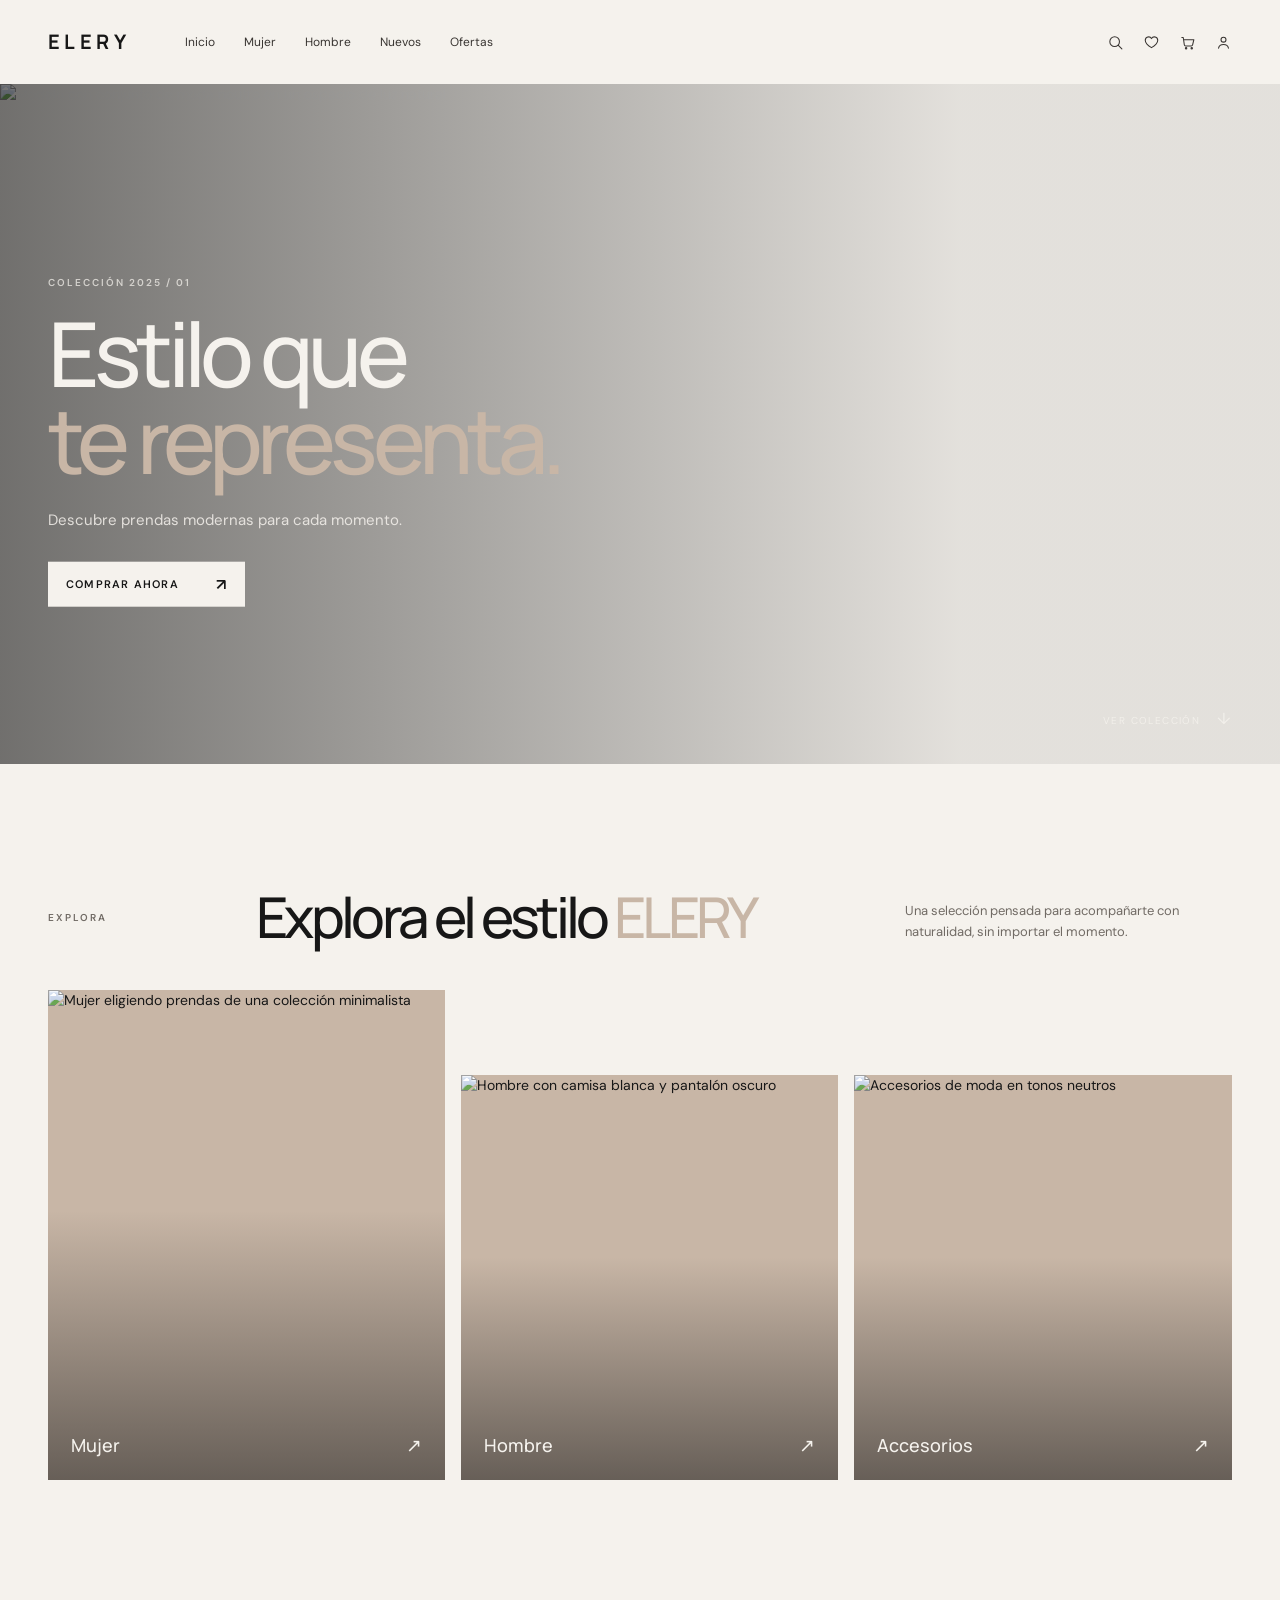
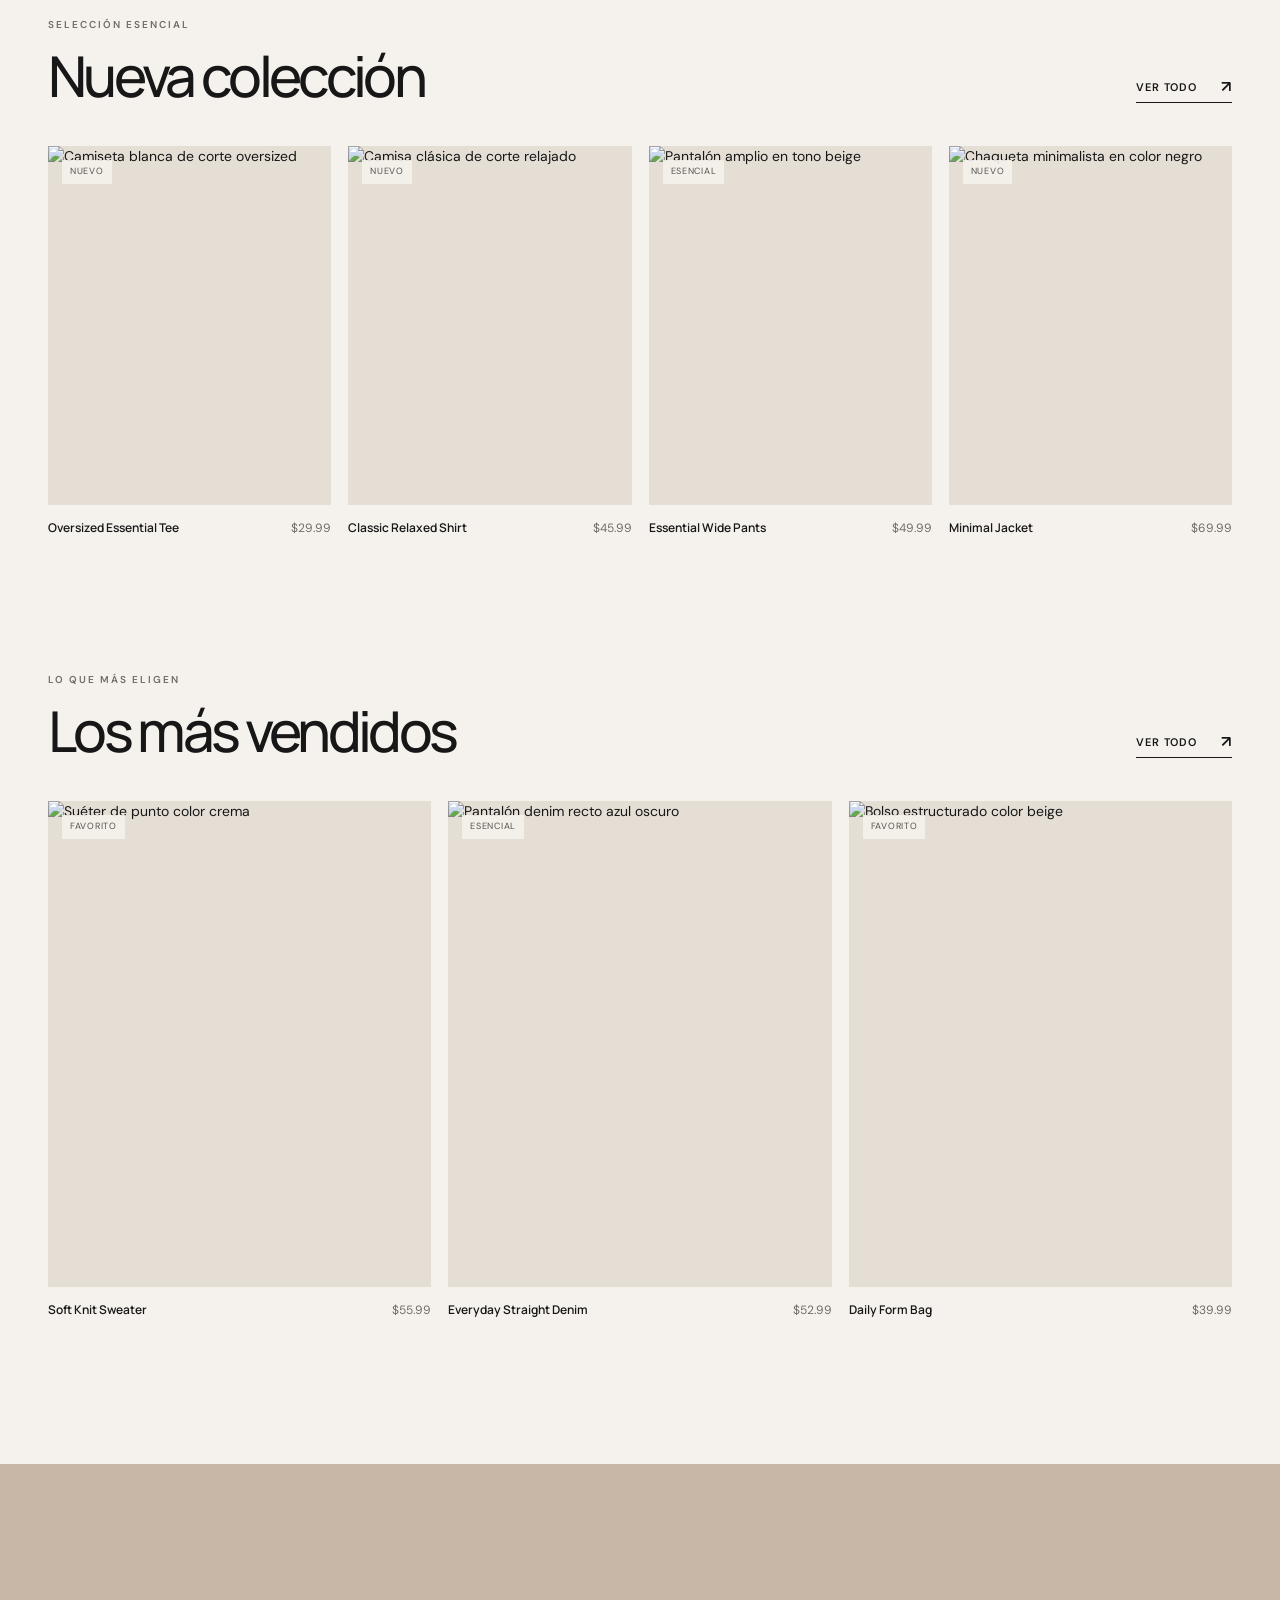
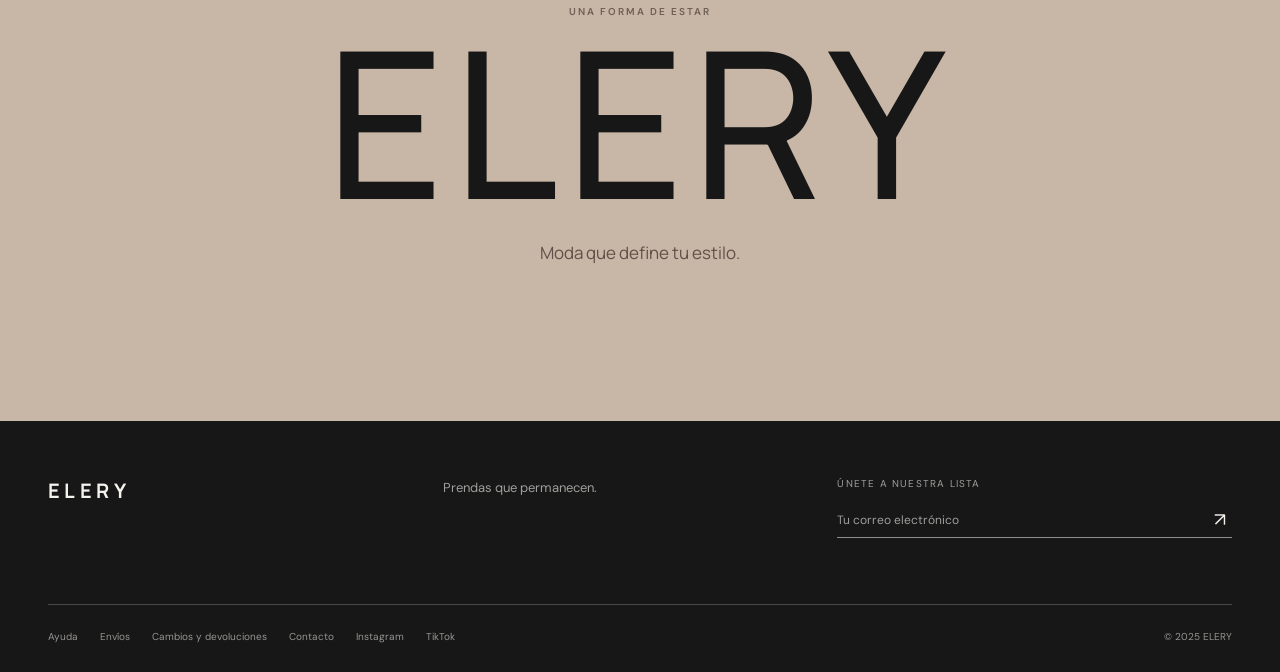
==== index.html @ 03817106 "Publicar pagina de ecommerce" ====
<!doctype html>
<html lang="es">
<head>
  <meta charset="utf-8">
  <meta name="viewport" content="width=device-width, initial-scale=1">
  <meta name="description" content="ELERY, moda contemporánea y esencial para cada momento.">
  <title>ELERY | Moda contemporánea</title>
  <link rel="preconnect" href="https://fonts.googleapis.com">
  <link rel="preconnect" href="https://fonts.gstatic.com" crossorigin>
  <link href="https://fonts.googleapis.com/css2?family=DM+Sans:wght@400;500;600&family=Manrope:wght@400;500;600;700&display=swap" rel="stylesheet">
  <link rel="stylesheet" href="styles.css">
</head>
<body>
  <a class="skip-link" href="#contenido">Saltar al contenido</a>

  <header class="site-header">
    <a class="brand" href="#inicio" aria-label="ELERY, volver al inicio">ELERY</a>
    <nav class="main-nav" aria-label="Navegación principal">
      <a href="#inicio">Inicio</a>
      <a href="#categorias">Mujer</a>
      <a href="#categorias">Hombre</a>
      <a href="#coleccion">Nuevos</a>
      <a href="#coleccion">Ofertas</a>
    </nav>
    <div class="header-actions" aria-label="Acciones de cuenta">
      <a href="#buscar" aria-label="Buscar">
        <svg viewBox="0 0 24 24" aria-hidden="true"><circle cx="10.8" cy="10.8" r="6.8"></circle><path d="m16 16 5 5"></path></svg>
      </a>
      <a href="#favoritos" aria-label="Favoritos">
        <svg viewBox="0 0 24 24" aria-hidden="true"><path d="M20.8 8.8c0 5.3-8.8 10.4-8.8 10.4S3.2 14.1 3.2 8.8A4.7 4.7 0 0 1 12 6.5a4.7 4.7 0 0 1 8.8 2.3Z"></path></svg>
      </a>
      <a href="#carrito" aria-label="Carrito">
        <svg viewBox="0 0 24 24" aria-hidden="true"><path d="M4 5h2l1.5 10.2a2 2 0 0 0 2 1.8h7.8a2 2 0 0 0 1.9-1.5L21 8H7"></path><circle cx="10" cy="20" r="1"></circle><circle cx="18" cy="20" r="1"></circle></svg>
      </a>
      <a href="#cuenta" aria-label="Cuenta">
        <svg viewBox="0 0 24 24" aria-hidden="true"><circle cx="12" cy="8" r="3.5"></circle><path d="M5 20c.7-3.4 3.1-5.2 7-5.2s6.3 1.8 7 5.2"></path></svg>
      </a>
    </div>
    <button class="menu-button" type="button" aria-label="Abrir menú">
      <span></span><span></span>
    </button>
  </header>

  <main id="contenido">
    <section class="hero" id="inicio">
      <img src="https://images.unsplash.com/photo-1529139574466-a303027c1d8b?auto=format&fit=crop&w=2000&q=85" alt="Modelo con conjunto de moda neutro en un espacio de luz natural">
      <div class="hero-overlay"></div>
      <div class="hero-copy">
        <p class="eyebrow">Colección 2025 / 01</p>
        <h1>Estilo que<br><em>te representa.</em></h1>
        <p>Descubre prendas modernas para cada momento.</p>
        <a class="button button-light" href="#coleccion">Comprar ahora <span>↗</span></a>
      </div>
      <p class="hero-note">Ver colección <span>↓</span></p>
    </section>

    <section class="category-section section-wrap" id="categorias">
      <div class="section-intro">
        <p class="eyebrow">Explora</p>
        <h2>Explora el estilo <em>ELERY</em></h2>
        <p class="section-description">Una selección pensada para acompañarte con naturalidad, sin importar el momento.</p>
      </div>
      <div class="category-grid">
        <a class="category-card category-card-tall" href="#coleccion">
          <img src="https://images.unsplash.com/photo-1483985988355-763728e1935b?auto=format&fit=crop&w=1000&q=85" alt="Mujer eligiendo prendas de una colección minimalista">
          <span class="category-label">Mujer <b>↗</b></span>
        </a>
        <a class="category-card" href="#coleccion">
          <img src="https://images.unsplash.com/photo-1490578474895-699cd4e2cf59?auto=format&fit=crop&w=1000&q=85" alt="Hombre con camisa blanca y pantalón oscuro">
          <span class="category-label">Hombre <b>↗</b></span>
        </a>
        <a class="category-card" href="#coleccion">
          <img src="https://images.unsplash.com/photo-1523779917675-b6ed3a42a561?auto=format&fit=crop&w=1000&q=85" alt="Accesorios de moda en tonos neutros">
          <span class="category-label">Accesorios <b>↗</b></span>
        </a>
      </div>
    </section>

    <section class="product-section section-wrap" id="coleccion">
      <div class="section-heading">
        <div>
          <p class="eyebrow">Selección esencial</p>
          <h2>Nueva colección</h2>
        </div>
        <a class="text-link" href="#coleccion">Ver todo <span>↗</span></a>
      </div>
      <div class="product-grid">
        <article class="product-card">
          <a class="product-image" href="#producto-tee"><img src="https://images.unsplash.com/photo-1521572163474-6864f9cf17ab?auto=format&fit=crop&w=900&q=85" alt="Camiseta blanca de corte oversized"><span class="product-tag">Nuevo</span></a>
          <div class="product-info"><h3>Oversized Essential Tee</h3><p>$29.99</p></div>
        </article>
        <article class="product-card">
          <a class="product-image" href="#producto-shirt"><img src="https://images.unsplash.com/photo-1603252110481-7ba873bf42ab?auto=format&fit=crop&w=900&q=85" alt="Camisa clásica de corte relajado"><span class="product-tag">Nuevo</span></a>
          <div class="product-info"><h3>Classic Relaxed Shirt</h3><p>$45.99</p></div>
        </article>
        <article class="product-card">
          <a class="product-image" href="#producto-pants"><img src="https://images.unsplash.com/photo-1624378439575-d8705ad7ae80?auto=format&fit=crop&w=900&q=85" alt="Pantalón amplio en tono beige"><span class="product-tag">Esencial</span></a>
          <div class="product-info"><h3>Essential Wide Pants</h3><p>$49.99</p></div>
        </article>
        <article class="product-card">
          <a class="product-image" href="#producto-jacket"><img src="https://images.unsplash.com/photo-1551028719-00167b16eac5?auto=format&fit=crop&w=900&q=85" alt="Chaqueta minimalista en color negro"><span class="product-tag">Nuevo</span></a>
          <div class="product-info"><h3>Minimal Jacket</h3><p>$69.99</p></div>
        </article>
      </div>
    </section>

    <section class="bestsellers-section section-wrap">
      <div class="section-heading">
        <div>
          <p class="eyebrow">Lo que más eligen</p>
          <h2>Los más vendidos</h2>
        </div>
        <a class="text-link" href="#coleccion">Ver todo <span>↗</span></a>
      </div>
      <div class="product-grid product-grid-three">
        <article class="product-card">
          <a class="product-image" href="#producto-knit"><img src="https://images.unsplash.com/photo-1610652492500-ded49ceeb378?auto=format&fit=crop&w=1000&q=85" alt="Suéter de punto color crema"><span class="product-tag">Favorito</span></a>
          <div class="product-info"><h3>Soft Knit Sweater</h3><p>$55.99</p></div>
        </article>
        <article class="product-card">
          <a class="product-image" href="#producto-denim"><img src="https://images.unsplash.com/photo-1542272604-787c3835535d?auto=format&fit=crop&w=1000&q=85" alt="Pantalón denim recto azul oscuro"><span class="product-tag">Esencial</span></a>
          <div class="product-info"><h3>Everyday Straight Denim</h3><p>$52.99</p></div>
        </article>
        <article class="product-card">
          <a class="product-image" href="#producto-bag"><img src="https://images.unsplash.com/photo-1584917865442-de89df76afd3?auto=format&fit=crop&w=1000&q=85" alt="Bolso estructurado color beige"><span class="product-tag">Favorito</span></a>
          <div class="product-info"><h3>Daily Form Bag</h3><p>$39.99</p></div>
        </article>
      </div>
    </section>

    <section class="brand-section">
      <p class="eyebrow">Una forma de estar</p>
      <h2>ELERY</h2>
      <p>Moda que define tu estilo.</p>
    </section>
  </main>

  <footer class="site-footer">
    <div class="footer-top">
      <a class="brand footer-brand" href="#inicio">ELERY</a>
      <p>Prendas que permanecen.</p>
      <div class="newsletter"><label for="email">Únete a nuestra lista</label><div><input id="email" type="email" placeholder="Tu correo electrónico"><button type="button" aria-label="Suscribirse">↗</button></div></div>
    </div>
    <div class="footer-bottom">
      <nav aria-label="Enlaces del pie de página"><a href="#ayuda">Ayuda</a><a href="#envios">Envíos</a><a href="#cambios">Cambios y devoluciones</a><a href="#contacto">Contacto</a><a href="#instagram">Instagram</a><a href="#tiktok">TikTok</a></nav>
      <span>© 2025 ELERY</span>
    </div>
  </footer>
</body>
</html>
---- styles.css ----
:root {
  --ink: #171717;
  --cream: #f5f2ed;
  --beige: #c8b6a6;
  --muted: #716b65;
  --line: rgba(23, 23, 23, .18);
  --display: "Manrope", sans-serif;
  --body: "DM Sans", sans-serif;
}

* { box-sizing: border-box; }
html { scroll-behavior: smooth; }
body { margin: 0; background: var(--cream); color: var(--ink); font-family: var(--body); font-size: 14px; line-height: 1.5; }
a { color: inherit; text-decoration: none; }
button, input { font: inherit; }
button, a { -webkit-tap-highlight-color: transparent; }
:focus-visible { outline: 2px solid var(--ink); outline-offset: 4px; }

.skip-link { position: absolute; top: -80px; left: 20px; z-index: 10; padding: 10px 16px; background: var(--ink); color: var(--cream); }
.skip-link:focus { top: 12px; }
.site-header { display: flex; align-items: center; gap: 55px; width: min(100% - 96px, 1360px); margin: 0 auto; padding: 27px 0; }
.brand { font-family: var(--display); font-size: 20px; font-weight: 700; letter-spacing: .22em; }
.main-nav { display: flex; align-items: center; gap: 29px; margin-right: auto; }
.main-nav a, .header-actions a { color: #393532; font-size: 12px; transition: color .2s ease; }
.main-nav a:hover, .header-actions a:hover, .text-link:hover { color: var(--beige); }
.header-actions { display: flex; align-items: center; gap: 19px; }
.header-actions a { display: grid; place-items: center; }
.header-actions svg { width: 17px; height: 17px; fill: none; stroke: currentColor; stroke-linecap: round; stroke-linejoin: round; stroke-width: 1.5; }
.menu-button { display: none; border: 0; background: transparent; padding: 3px 0 3px 8px; }
.menu-button span { display: block; width: 21px; height: 1px; margin: 5px 0; background: var(--ink); }

.hero { position: relative; min-height: min(680px, calc(100vh - 83px)); overflow: hidden; color: var(--cream); }
.hero > img { display: block; width: 100%; height: 100%; min-height: min(680px, calc(100vh - 83px)); object-fit: cover; object-position: center 38%; filter: saturate(.68); }
.hero-overlay { position: absolute; inset: 0; background: linear-gradient(90deg, rgba(17, 17, 17, .58), rgba(17, 17, 17, .08) 75%); }
.hero-copy { position: absolute; top: 50%; left: max(48px, calc((100% - 1360px) / 2)); transform: translateY(-45%); }
.eyebrow { margin: 0 0 20px; color: var(--muted); font-size: 10px; font-weight: 600; letter-spacing: .2em; text-transform: uppercase; }
.hero .eyebrow { color: rgba(245, 242, 237, .72); }
h1, h2 { margin: 0; font-family: var(--display); font-weight: 500; letter-spacing: -.065em; line-height: .97; }
h1 { max-width: 580px; font-size: clamp(48px, 7vw, 94px); }
h1 em, h2 em { font-style: normal; color: var(--beige); }
.hero-copy > p:not(.eyebrow) { margin: 25px 0 31px; color: rgba(245, 242, 237, .84); font-size: 15px; }
.button { display: inline-flex; align-items: center; gap: 37px; padding: 14px 18px; font-size: 11px; font-weight: 600; letter-spacing: .11em; text-transform: uppercase; transition: background .2s ease, color .2s ease; }
.button-light { background: var(--cream); color: var(--ink); }
.button-light:hover { background: var(--beige); }
.button span, .text-link span { font-size: 16px; line-height: .5; }
.hero-note { position: absolute; right: max(48px, calc((100% - 1360px) / 2)); bottom: 33px; margin: 0; color: rgba(245, 242, 237, .8); font-size: 10px; letter-spacing: .14em; text-transform: uppercase; }
.hero-note span { display: inline-block; margin-left: 12px; font-size: 16px; }

.section-wrap { width: min(100% - 96px, 1360px); margin: 0 auto; }
.category-section { padding: 126px 0 137px; }
.section-intro { display: flex; align-items: flex-end; justify-content: space-between; margin-bottom: 45px; }
.section-intro h2, .section-heading h2 { font-size: clamp(35px, 4.4vw, 60px); }
.section-description { max-width: 280px; margin: 0 4% 2px 0; color: var(--muted); font-size: 13px; line-height: 1.65; }
.category-grid { display: grid; grid-template-columns: 1.05fr 1fr 1fr; gap: 16px; align-items: end; }
.category-card { position: relative; display: block; height: 405px; overflow: hidden; background: var(--beige); }
.category-card-tall { height: 490px; }
.category-card::after { position: absolute; inset: 0; background: linear-gradient(0deg, rgba(23, 23, 23, .55), transparent 55%); content: ""; }
.category-card img { display: block; width: 100%; height: 100%; object-fit: cover; filter: saturate(.7); transition: transform .45s ease; }
.category-card:nth-child(2) img { object-position: center top; }
.category-card:hover img { transform: scale(1.035); }
.category-label { position: absolute; z-index: 1; right: 23px; bottom: 20px; left: 23px; display: flex; align-items: center; justify-content: space-between; color: var(--cream); font-family: var(--display); font-size: 18px; font-weight: 500; }
.category-label b { font-size: 19px; font-weight: 400; }

.product-section { padding-bottom: 135px; }
.bestsellers-section { padding-bottom: 145px; }
.section-heading { display: flex; align-items: flex-end; justify-content: space-between; margin-bottom: 43px; }
.section-heading .eyebrow { margin-bottom: 17px; }
.text-link { display: inline-flex; align-items: center; gap: 24px; padding-bottom: 7px; border-bottom: 1px solid var(--ink); font-size: 11px; font-weight: 600; letter-spacing: .08em; text-transform: uppercase; transition: color .2s ease, border-color .2s ease; }
.text-link:hover { border-color: var(--beige); }
.product-grid { display: grid; grid-template-columns: repeat(4, 1fr); gap: 17px; }
.product-grid-three { grid-template-columns: repeat(3, 1fr); }
.product-image { position: relative; display: block; aspect-ratio: .79; overflow: hidden; background: #e5ded5; }
.product-image img { display: block; width: 100%; height: 100%; object-fit: cover; filter: saturate(.75); transition: transform .4s ease; }
.product-card:hover .product-image img { transform: scale(1.025); }
.product-tag { position: absolute; top: 14px; left: 14px; padding: 5px 8px; background: rgba(245, 242, 237, .9); color: #55504b; font-size: 9px; letter-spacing: .08em; text-transform: uppercase; }
.product-info { display: flex; align-items: baseline; justify-content: space-between; gap: 14px; padding-top: 14px; }
.product-info h3 { margin: 0; font-family: var(--display); font-size: 12px; font-weight: 600; }
.product-info p { margin: 0; color: var(--muted); font-size: 12px; white-space: nowrap; }

.brand-section { padding: 140px 24px 155px; background: var(--beige); text-align: center; }
.brand-section .eyebrow { color: #6f6055; }
.brand-section h2 { font-size: clamp(74px, 16vw, 215px); letter-spacing: .04em; line-height: .8; }
.brand-section > p:last-child { margin: 38px 0 0; color: #5f5148; font-family: var(--display); font-size: 17px; }
.site-footer { padding: 55px max(48px, calc((100% - 1360px) / 2)) 28px; background: var(--ink); color: var(--cream); }
.footer-top { display: grid; grid-template-columns: 1fr 1fr 1fr; align-items: start; padding-bottom: 66px; border-bottom: 1px solid rgba(245, 242, 237, .22); }
.footer-brand { color: var(--cream); }
.footer-top > p { margin: 2px 0 0; color: rgba(245, 242, 237, .62); font-size: 13px; }
.newsletter label { display: block; margin-bottom: 12px; color: rgba(245, 242, 237, .62); font-size: 10px; letter-spacing: .12em; text-transform: uppercase; }
.newsletter > div { display: flex; border-bottom: 1px solid rgba(245, 242, 237, .54); }
.newsletter input { width: 100%; border: 0; outline: 0; padding: 8px 0; background: transparent; color: var(--cream); font-size: 12px; }
.newsletter input::placeholder { color: rgba(245, 242, 237, .62); }
.newsletter button { border: 0; background: transparent; color: var(--cream); font-size: 19px; cursor: pointer; }
.footer-bottom { display: flex; align-items: center; justify-content: space-between; padding-top: 24px; color: rgba(245, 242, 237, .58); font-size: 10px; }
.footer-bottom nav { display: flex; flex-wrap: wrap; gap: 22px; }
.footer-bottom a:hover { color: var(--cream); }

@media (max-width: 800px) {
  .site-header, .section-wrap { width: min(100% - 40px, 1360px); }
  .site-header { gap: 0; justify-content: space-between; }
  .main-nav { display: none; }
  .header-actions { margin-left: auto; margin-right: 20px; }
  .menu-button { display: block; }
  .hero-copy { left: 20px; }
  .hero-note { right: 20px; }
  .category-section { padding: 82px 0 94px; }
  .section-intro { display: block; }
  .section-description { margin: 23px 0 0; }
  .category-grid { grid-template-columns: 1fr 1fr; gap: 10px; }
  .category-card, .category-card-tall { height: 360px; }
  .category-card:first-child { grid-column: 1 / -1; height: 430px; }
  .product-section, .bestsellers-section { padding-bottom: 95px; }
  .product-grid { grid-template-columns: repeat(2, 1fr); gap: 34px 10px; }
  .product-grid-three { grid-template-columns: repeat(3, 1fr); gap: 10px; }
  .product-grid-three .product-info { display: block; }
  .product-grid-three .product-info p { margin-top: 5px; }
  .site-footer { padding-right: 20px; padding-left: 20px; }
  .footer-top { grid-template-columns: 1fr 1fr; gap: 38px 20px; }
  .newsletter { grid-column: 1 / -1; max-width: 330px; }
}

@media (max-width: 520px) {
  .site-header { padding: 21px 0; }
  .brand { font-size: 17px; }
  .header-actions { gap: 13px; margin-right: 13px; }
  .header-actions a:nth-child(2) { display: none; }
  .hero, .hero > img { min-height: 610px; }
  .hero > img { object-position: 61% center; }
  .hero-overlay { background: linear-gradient(90deg, rgba(17, 17, 17, .63), rgba(17, 17, 17, .07)); }
  .hero-copy { top: auto; bottom: 75px; transform: none; }
  .hero-note { bottom: 24px; }
  h1 { font-size: 54px; }
  .section-wrap { width: min(100% - 32px, 1360px); }
  .category-grid { grid-template-columns: 1fr; }
  .category-card, .category-card-tall, .category-card:first-child { grid-column: auto; height: 390px; }
  .section-heading { align-items: flex-start; flex-direction: column; gap: 22px; }
  .section-heading h2 { font-size: 41px; }
  .product-grid, .product-grid-three { grid-template-columns: repeat(2, 1fr); }
  .product-grid-three .product-card:last-child { grid-column: 1 / -1; width: calc(50% - 5px); }
  .brand-section { padding: 105px 16px 115px; }
  .brand-section h2 { font-size: 80px; }
  .footer-top { display: block; }
  .footer-top > p { margin: 28px 0 40px; }
  .footer-bottom { align-items: flex-start; flex-direction: column; gap: 25px; }
  .footer-bottom nav { gap: 11px 16px; }
}

@media (prefers-reduced-motion: reduce) {
  html { scroll-behavior: auto; }
  *, *::before, *::after { transition-duration: .01ms !important; }
}
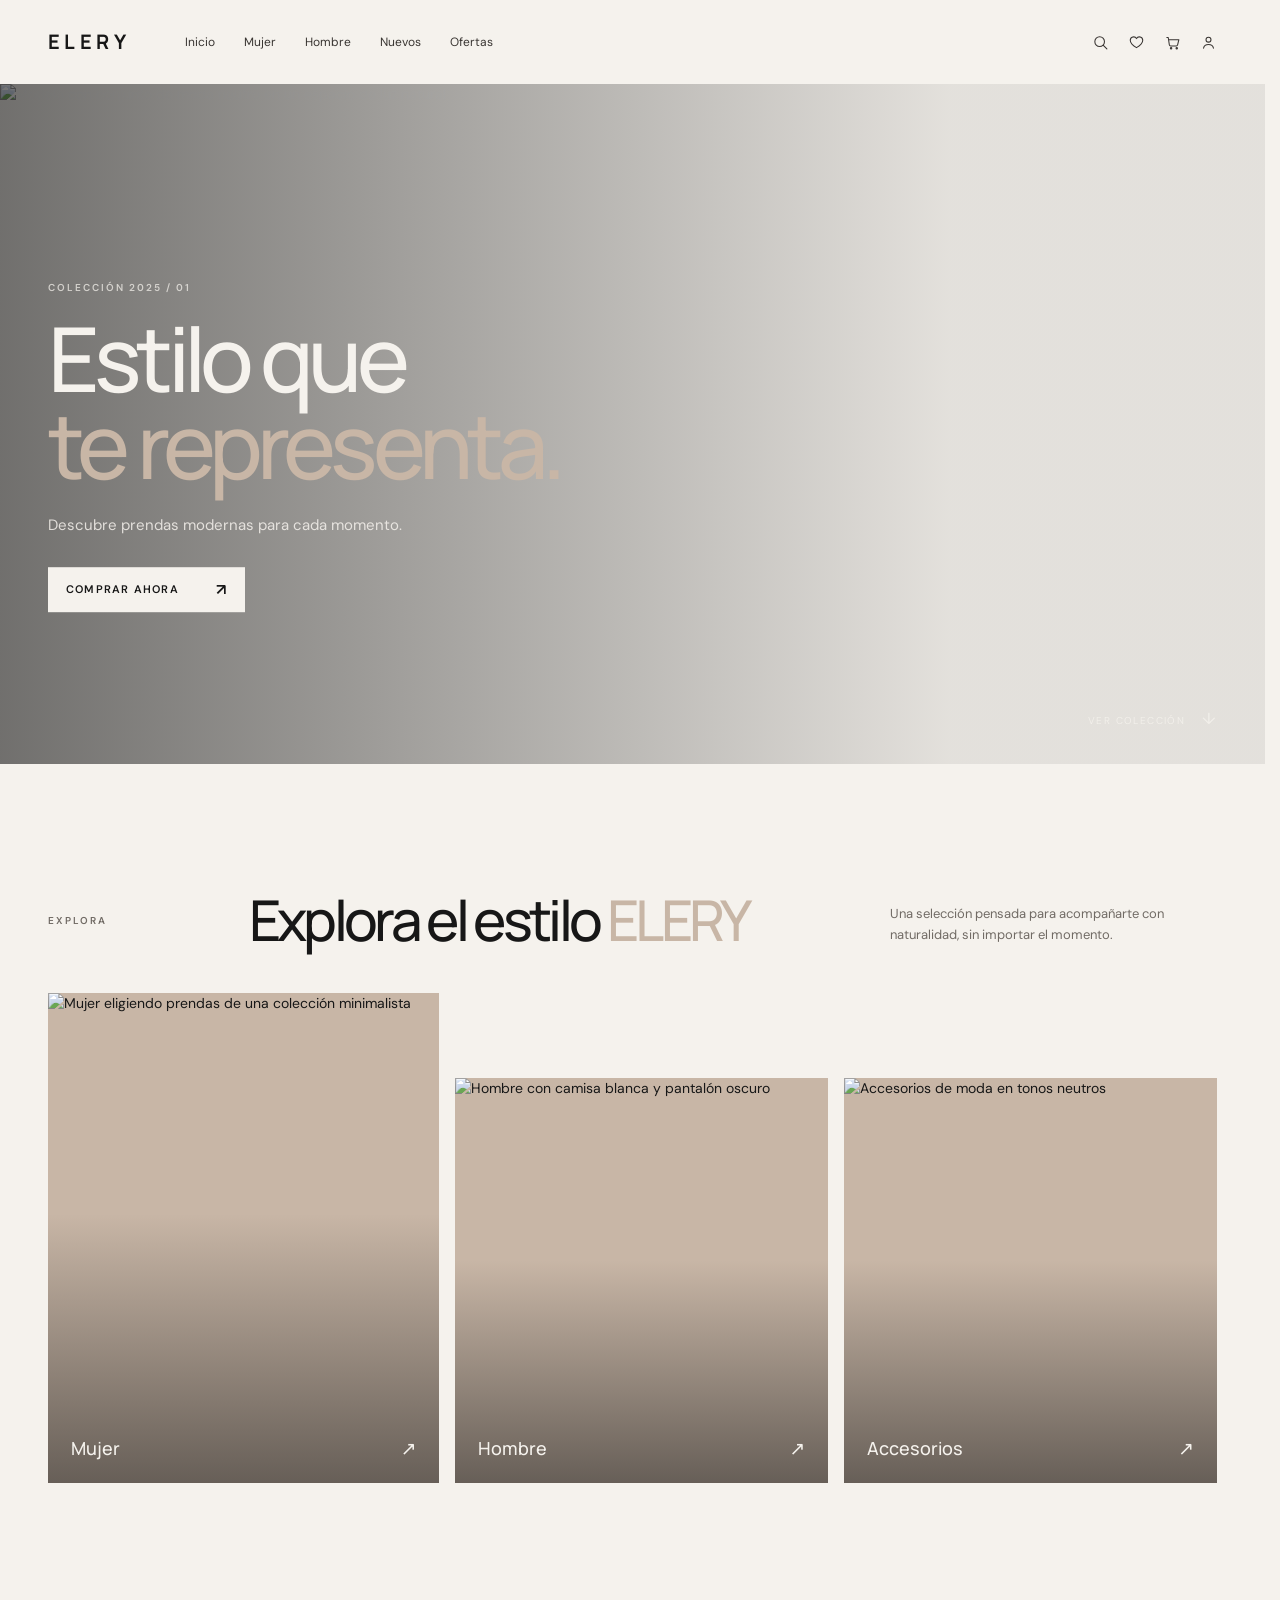
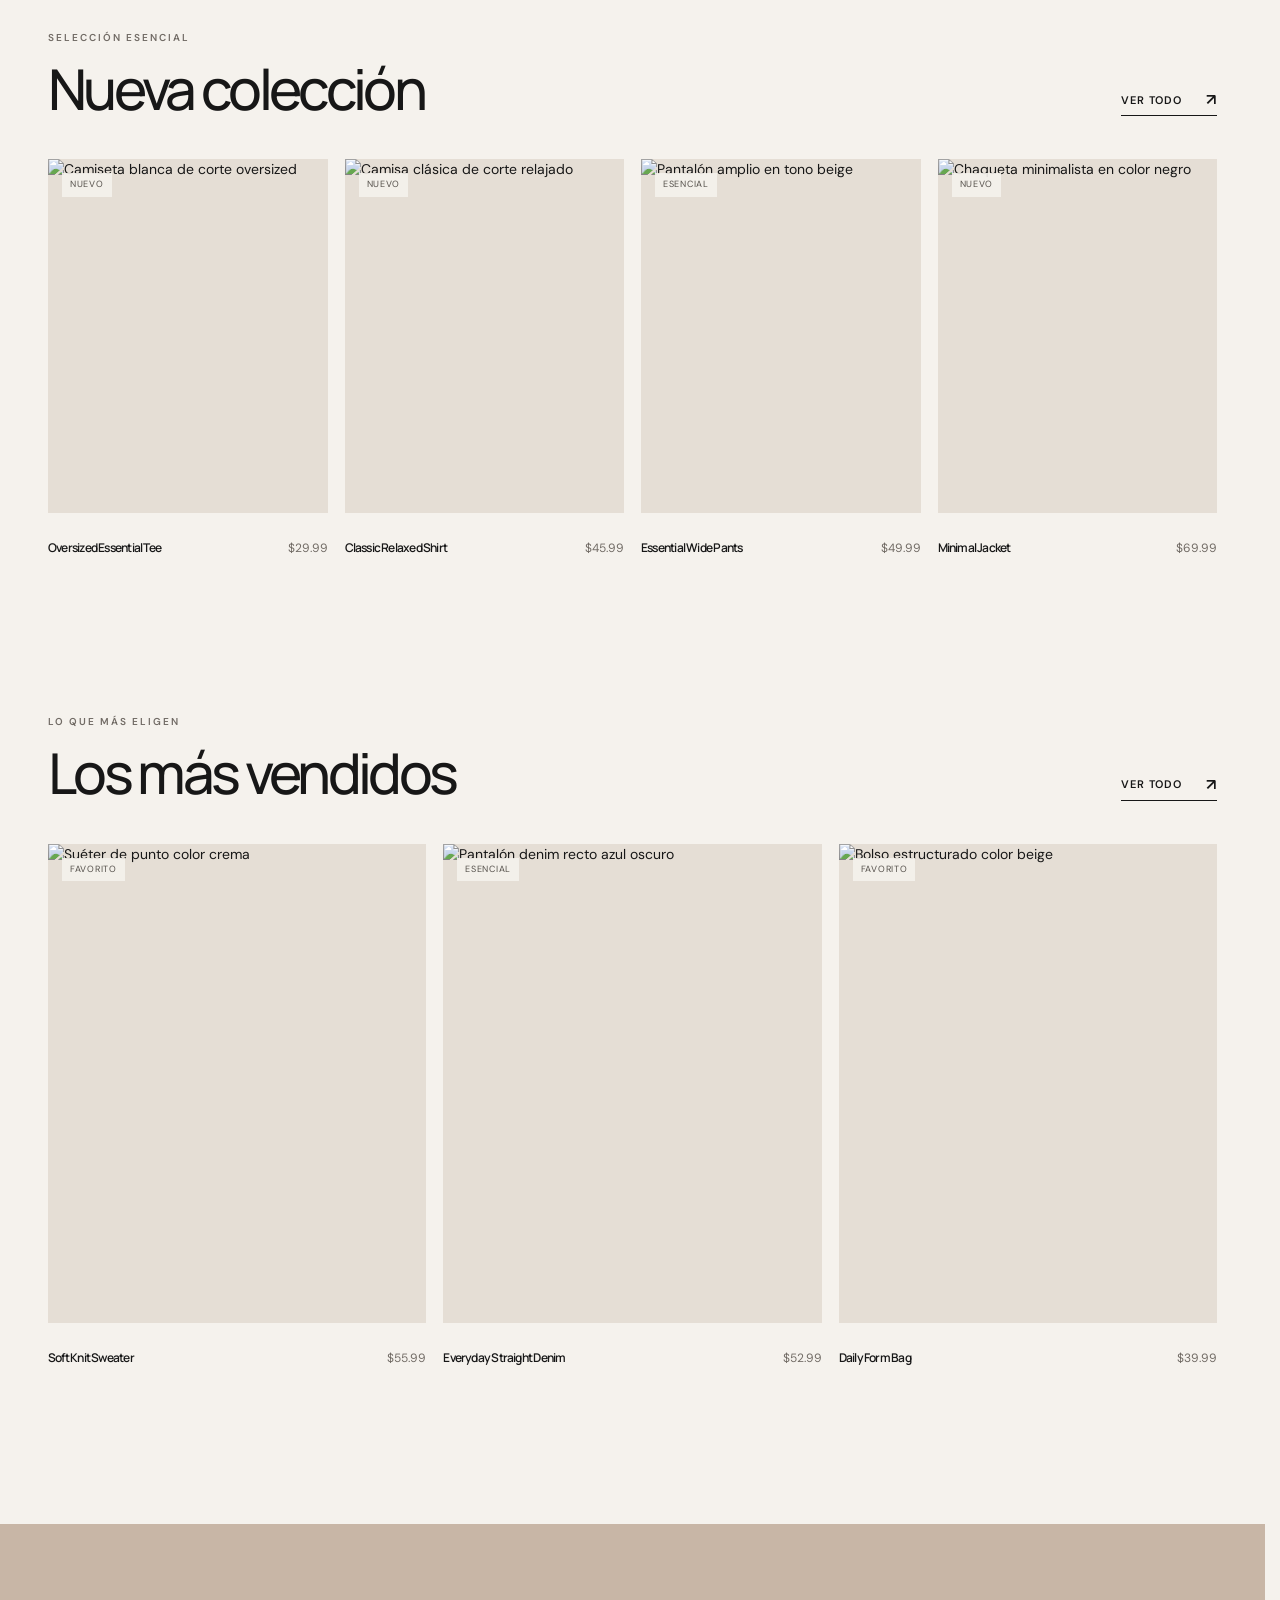
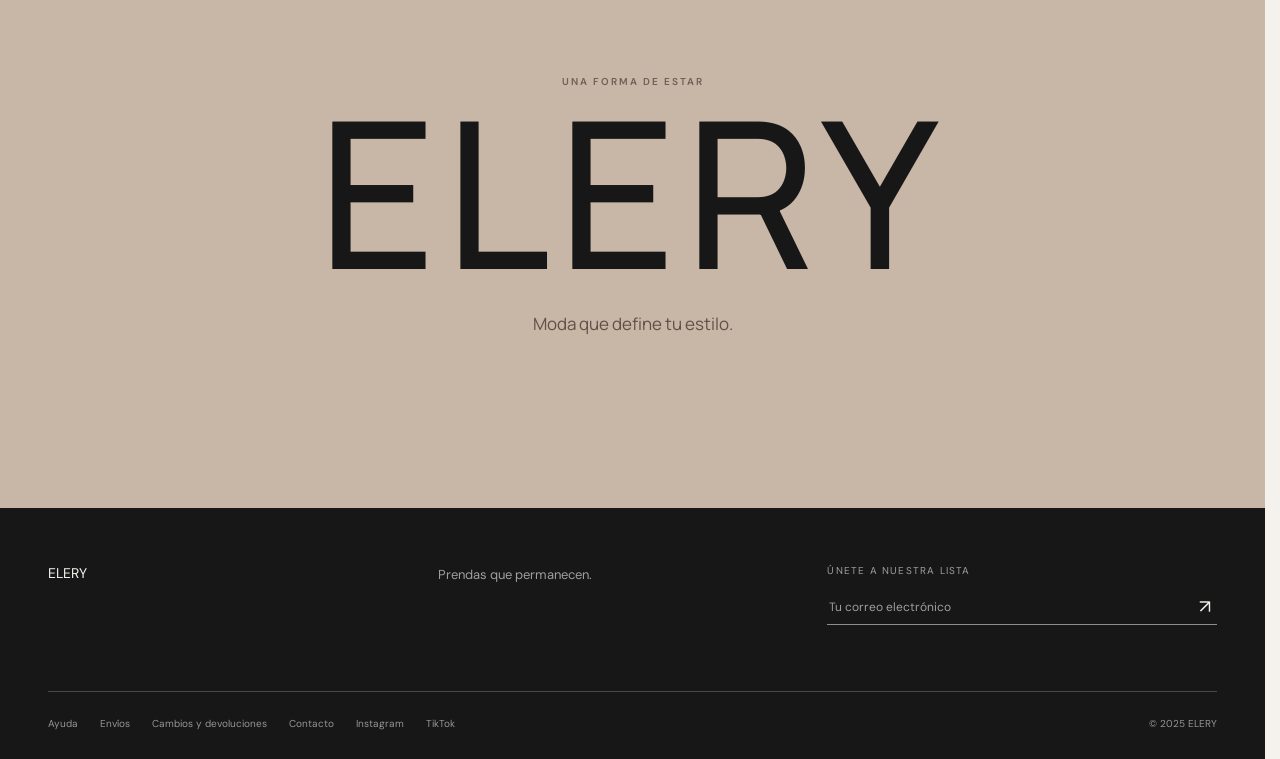
==== commit cd05ce9c: "Integrar Tailwind CSS en ecommerce" ====
--- a/index.html
+++ b/index.html
@@ -8,9 +8,27 @@
   <link rel="preconnect" href="https://fonts.googleapis.com">
   <link rel="preconnect" href="https://fonts.gstatic.com" crossorigin>
   <link href="https://fonts.googleapis.com/css2?family=DM+Sans:wght@400;500;600&family=Manrope:wght@400;500;600;700&display=swap" rel="stylesheet">
+  <script src="https://cdn.tailwindcss.com"></script>
+  <script>
+    tailwind.config = {
+      theme: {
+        extend: {
+          colors: {
+            ink: '#171717',
+            cream: '#f5f2ed',
+            beige: '#c8b6a6'
+          },
+          fontFamily: {
+            display: ['Manrope', 'sans-serif'],
+            body: ['DM Sans', 'sans-serif']
+          }
+        }
+      }
+    };
+  </script>
   <link rel="stylesheet" href="styles.css">
 </head>
-<body>
+<body class="font-body antialiased">
   <a class="skip-link" href="#contenido">Saltar al contenido</a>
 
   <header class="site-header">
@@ -49,7 +67,7 @@
         <p class="eyebrow">Colección 2025 / 01</p>
         <h1>Estilo que<br><em>te representa.</em></h1>
         <p>Descubre prendas modernas para cada momento.</p>
-        <a class="button button-light" href="#coleccion">Comprar ahora <span>↗</span></a>
+        <a class="button button-light inline-flex items-center" href="#coleccion">Comprar ahora <span>↗</span></a>
       </div>
       <p class="hero-note">Ver colección <span>↓</span></p>
     </section>
--- a/styles.css
+++ b/styles.css
@@ -4,147 +4,785 @@
   --beige: #c8b6a6;
   --muted: #716b65;
   --line: rgba(23, 23, 23, .18);
-  --display: "Manrope", sans-serif;
-  --body: "DM Sans", sans-serif;
-}
-
-* { box-sizing: border-box; }
-html { scroll-behavior: smooth; }
-body { margin: 0; background: var(--cream); color: var(--ink); font-family: var(--body); font-size: 14px; line-height: 1.5; }
-a { color: inherit; text-decoration: none; }
-button, input { font: inherit; }
-button, a { -webkit-tap-highlight-color: transparent; }
-:focus-visible { outline: 2px solid var(--ink); outline-offset: 4px; }
-
-.skip-link { position: absolute; top: -80px; left: 20px; z-index: 10; padding: 10px 16px; background: var(--ink); color: var(--cream); }
-.skip-link:focus { top: 12px; }
-.site-header { display: flex; align-items: center; gap: 55px; width: min(100% - 96px, 1360px); margin: 0 auto; padding: 27px 0; }
-.brand { font-family: var(--display); font-size: 20px; font-weight: 700; letter-spacing: .22em; }
-.main-nav { display: flex; align-items: center; gap: 29px; margin-right: auto; }
-.main-nav a, .header-actions a { color: #393532; font-size: 12px; transition: color .2s ease; }
-.main-nav a:hover, .header-actions a:hover, .text-link:hover { color: var(--beige); }
-.header-actions { display: flex; align-items: center; gap: 19px; }
-.header-actions a { display: grid; place-items: center; }
-.header-actions svg { width: 17px; height: 17px; fill: none; stroke: currentColor; stroke-linecap: round; stroke-linejoin: round; stroke-width: 1.5; }
-.menu-button { display: none; border: 0; background: transparent; padding: 3px 0 3px 8px; }
-.menu-button span { display: block; width: 21px; height: 1px; margin: 5px 0; background: var(--ink); }
-
-.hero { position: relative; min-height: min(680px, calc(100vh - 83px)); overflow: hidden; color: var(--cream); }
-.hero > img { display: block; width: 100%; height: 100%; min-height: min(680px, calc(100vh - 83px)); object-fit: cover; object-position: center 38%; filter: saturate(.68); }
-.hero-overlay { position: absolute; inset: 0; background: linear-gradient(90deg, rgba(17, 17, 17, .58), rgba(17, 17, 17, .08) 75%); }
-.hero-copy { position: absolute; top: 50%; left: max(48px, calc((100% - 1360px) / 2)); transform: translateY(-45%); }
-.eyebrow { margin: 0 0 20px; color: var(--muted); font-size: 10px; font-weight: 600; letter-spacing: .2em; text-transform: uppercase; }
-.hero .eyebrow { color: rgba(245, 242, 237, .72); }
-h1, h2 { margin: 0; font-family: var(--display); font-weight: 500; letter-spacing: -.065em; line-height: .97; }
-h1 { max-width: 580px; font-size: clamp(48px, 7vw, 94px); }
-h1 em, h2 em { font-style: normal; color: var(--beige); }
-.hero-copy > p:not(.eyebrow) { margin: 25px 0 31px; color: rgba(245, 242, 237, .84); font-size: 15px; }
-.button { display: inline-flex; align-items: center; gap: 37px; padding: 14px 18px; font-size: 11px; font-weight: 600; letter-spacing: .11em; text-transform: uppercase; transition: background .2s ease, color .2s ease; }
-.button-light { background: var(--cream); color: var(--ink); }
-.button-light:hover { background: var(--beige); }
-.button span, .text-link span { font-size: 16px; line-height: .5; }
-.hero-note { position: absolute; right: max(48px, calc((100% - 1360px) / 2)); bottom: 33px; margin: 0; color: rgba(245, 242, 237, .8); font-size: 10px; letter-spacing: .14em; text-transform: uppercase; }
-.hero-note span { display: inline-block; margin-left: 12px; font-size: 16px; }
-
-.section-wrap { width: min(100% - 96px, 1360px); margin: 0 auto; }
-.category-section { padding: 126px 0 137px; }
-.section-intro { display: flex; align-items: flex-end; justify-content: space-between; margin-bottom: 45px; }
-.section-intro h2, .section-heading h2 { font-size: clamp(35px, 4.4vw, 60px); }
-.section-description { max-width: 280px; margin: 0 4% 2px 0; color: var(--muted); font-size: 13px; line-height: 1.65; }
-.category-grid { display: grid; grid-template-columns: 1.05fr 1fr 1fr; gap: 16px; align-items: end; }
-.category-card { position: relative; display: block; height: 405px; overflow: hidden; background: var(--beige); }
-.category-card-tall { height: 490px; }
-.category-card::after { position: absolute; inset: 0; background: linear-gradient(0deg, rgba(23, 23, 23, .55), transparent 55%); content: ""; }
-.category-card img { display: block; width: 100%; height: 100%; object-fit: cover; filter: saturate(.7); transition: transform .45s ease; }
-.category-card:nth-child(2) img { object-position: center top; }
-.category-card:hover img { transform: scale(1.035); }
-.category-label { position: absolute; z-index: 1; right: 23px; bottom: 20px; left: 23px; display: flex; align-items: center; justify-content: space-between; color: var(--cream); font-family: var(--display); font-size: 18px; font-weight: 500; }
-.category-label b { font-size: 19px; font-weight: 400; }
-
-.product-section { padding-bottom: 135px; }
-.bestsellers-section { padding-bottom: 145px; }
-.section-heading { display: flex; align-items: flex-end; justify-content: space-between; margin-bottom: 43px; }
-.section-heading .eyebrow { margin-bottom: 17px; }
-.text-link { display: inline-flex; align-items: center; gap: 24px; padding-bottom: 7px; border-bottom: 1px solid var(--ink); font-size: 11px; font-weight: 600; letter-spacing: .08em; text-transform: uppercase; transition: color .2s ease, border-color .2s ease; }
-.text-link:hover { border-color: var(--beige); }
-.product-grid { display: grid; grid-template-columns: repeat(4, 1fr); gap: 17px; }
-.product-grid-three { grid-template-columns: repeat(3, 1fr); }
-.product-image { position: relative; display: block; aspect-ratio: .79; overflow: hidden; background: #e5ded5; }
-.product-image img { display: block; width: 100%; height: 100%; object-fit: cover; filter: saturate(.75); transition: transform .4s ease; }
-.product-card:hover .product-image img { transform: scale(1.025); }
-.product-tag { position: absolute; top: 14px; left: 14px; padding: 5px 8px; background: rgba(245, 242, 237, .9); color: #55504b; font-size: 9px; letter-spacing: .08em; text-transform: uppercase; }
-.product-info { display: flex; align-items: baseline; justify-content: space-between; gap: 14px; padding-top: 14px; }
-.product-info h3 { margin: 0; font-family: var(--display); font-size: 12px; font-weight: 600; }
-.product-info p { margin: 0; color: var(--muted); font-size: 12px; white-space: nowrap; }
-
-.brand-section { padding: 140px 24px 155px; background: var(--beige); text-align: center; }
-.brand-section .eyebrow { color: #6f6055; }
-.brand-section h2 { font-size: clamp(74px, 16vw, 215px); letter-spacing: .04em; line-height: .8; }
-.brand-section > p:last-child { margin: 38px 0 0; color: #5f5148; font-family: var(--display); font-size: 17px; }
-.site-footer { padding: 55px max(48px, calc((100% - 1360px) / 2)) 28px; background: var(--ink); color: var(--cream); }
-.footer-top { display: grid; grid-template-columns: 1fr 1fr 1fr; align-items: start; padding-bottom: 66px; border-bottom: 1px solid rgba(245, 242, 237, .22); }
-.footer-brand { color: var(--cream); }
-.footer-top > p { margin: 2px 0 0; color: rgba(245, 242, 237, .62); font-size: 13px; }
-.newsletter label { display: block; margin-bottom: 12px; color: rgba(245, 242, 237, .62); font-size: 10px; letter-spacing: .12em; text-transform: uppercase; }
-.newsletter > div { display: flex; border-bottom: 1px solid rgba(245, 242, 237, .54); }
-.newsletter input { width: 100%; border: 0; outline: 0; padding: 8px 0; background: transparent; color: var(--cream); font-size: 12px; }
-.newsletter input::placeholder { color: rgba(245, 242, 237, .62); }
-.newsletter button { border: 0; background: transparent; color: var(--cream); font-size: 19px; cursor: pointer; }
-.footer-bottom { display: flex; align-items: center; justify-content: space-between; padding-top: 24px; color: rgba(245, 242, 237, .58); font-size: 10px; }
-.footer-bottom nav { display: flex; flex-wrap: wrap; gap: 22px; }
-.footer-bottom a:hover { color: var(--cream); }
-
+  --display: "Manrope", system-ui, sans-serif;
+  --body: "DM Sans", system-ui, sans-serif;
+  --transition: .3s cubic-bezier(0.4, 0, 0.2, 1);
+}
+
+*, *::before, *::after {
+  box-sizing: border-box;
+}
+
+html {
+  scroll-behavior: smooth;
+  scrollbar-gutter: stable;
+}
+
+body {
+  margin: 0;
+  background: var(--cream);
+  color: var(--ink);
+  font-family: var(--body);
+  font-size: 14px;
+  line-height: 1.5;
+  text-rendering: optimizeSpeed;
+}
+
+a {
+  color: inherit;
+  text-decoration: none;
+  transition: color var(--transition);
+}
+
+button, input {
+  font: inherit;
+}
+
+button, a {
+  -webkit-tap-highlight-color: transparent;
+}
+
+:focus-visible {
+  outline: 2px solid var(--ink);
+  outline-offset: 4px;
+}
+
+/* Typography */
+h1, h2, h3 {
+  margin: 0;
+  font-family: var(--display);
+  font-weight: 500;
+  letter-spacing: -.065em;
+  line-height: .97;
+  text-wrap: balance;
+
+  & em {
+    font-style: normal;
+    color: var(--beige);
+  }
+}
+
+p {
+  text-wrap: pretty;
+}
+
+.eyebrow {
+  margin-block-end: 20px;
+  color: var(--muted);
+  font-size: 10px;
+  font-weight: 600;
+  letter-spacing: .2em;
+  text-transform: uppercase;
+}
+
+/* Layout Parts */
+.section-wrap {
+  width: min(100% - 96px, 1360px);
+  margin-inline: auto;
+}
+
+.skip-link {
+  position: absolute;
+  inset-block-start: -80px;
+  inset-inline-start: 20px;
+  z-index: 10;
+  padding: 10px 16px;
+  background: var(--ink);
+  color: var(--cream);
+
+  &:focus {
+    inset-block-start: 12px;
+  }
+}
+
+/* Header */
+.site-header {
+  display: flex;
+  align-items: center;
+  gap: 55px;
+  width: min(100% - 96px, 1360px);
+  margin-inline: auto;
+  padding-block: 27px;
+
+  & .brand {
+    font-family: var(--display);
+    font-size: 20px;
+    font-weight: 700;
+    letter-spacing: .22em;
+  }
+
+  & .main-nav {
+    display: flex;
+    align-items: center;
+    gap: 29px;
+    margin-inline-end: auto;
+
+    & a {
+      color: #393532;
+      font-size: 12px;
+
+      &:hover {
+        color: var(--beige);
+      }
+    }
+  }
+
+  & .header-actions {
+    display: flex;
+    align-items: center;
+    gap: 19px;
+
+    & a {
+      display: grid;
+      place-items: center;
+      color: #393532;
+
+      &:hover {
+        color: var(--beige);
+      }
+
+      & svg {
+        width: 17px;
+        height: 17px;
+        fill: none;
+        stroke: currentColor;
+        stroke-linecap: round;
+        stroke-linejoin: round;
+        stroke-width: 1.5;
+      }
+    }
+  }
+}
+
+.menu-button {
+  display: none;
+  border: 0;
+  background: transparent;
+  padding-inline-start: 8px;
+  padding-block: 3px;
+
+  & span {
+    display: block;
+    width: 21px;
+    height: 1px;
+    margin-block: 5px;
+    background: var(--ink);
+  }
+}
+
+/* Hero Section */
+.hero {
+  position: relative;
+  min-height: min(680px, calc(100vh - 83px));
+  overflow: hidden;
+  color: var(--cream);
+
+  & > img {
+    display: block;
+    width: 100%;
+    height: 100%;
+    min-height: min(680px, calc(100vh - 83px));
+    object-fit: cover;
+    object-position: center 38%;
+    filter: saturate(.68);
+  }
+
+  & .hero-overlay {
+    position: absolute;
+    inset: 0;
+    background: linear-gradient(90deg, rgba(17, 17, 17, .58), rgba(17, 17, 17, .08) 75%);
+  }
+
+  & .hero-copy {
+    position: absolute;
+    top: 50%;
+    left: max(48px, calc((100% - 1360px) / 2));
+    transform: translateY(-45%);
+
+    & h1 {
+      max-width: 580px;
+      font-size: clamp(48px, 7vw, 94px);
+    }
+
+    & > p:not(.eyebrow) {
+      margin-block: 25px 31px;
+      color: rgba(245, 242, 237, .84);
+      font-size: 15px;
+    }
+
+    & .eyebrow {
+      color: rgba(245, 242, 237, .72);
+    }
+  }
+
+  & .hero-note {
+    position: absolute;
+    inset-inline-end: max(48px, calc((100% - 1360px) / 2));
+    inset-block-end: 33px;
+    margin: 0;
+    color: rgba(245, 242, 237, .8);
+    font-size: 10px;
+    letter-spacing: .14em;
+    text-transform: uppercase;
+
+    & span {
+      display: inline-block;
+      margin-inline-start: 12px;
+      font-size: 16px;
+    }
+  }
+}
+
+.button {
+  display: inline-flex;
+  align-items: center;
+  gap: 37px;
+  padding: 14px 18px;
+  font-size: 11px;
+  font-weight: 600;
+  letter-spacing: .11em;
+  text-transform: uppercase;
+  transition: background var(--transition), color var(--transition);
+
+  & span {
+    font-size: 16px;
+    line-height: .5;
+  }
+}
+
+.button-light {
+  background: var(--cream);
+  color: var(--ink);
+
+  &:hover {
+    background: var(--beige);
+  }
+}
+
+/* Categories */
+.category-section {
+  padding-block: 126px 137px;
+
+  & .section-intro {
+    display: flex;
+    align-items: flex-end;
+    justify-content: space-between;
+    margin-block-end: 45px;
+  }
+
+  & .section-description {
+    max-width: 280px;
+    margin-inline-end: 4%;
+    margin-block-end: 2px;
+    color: var(--muted);
+    font-size: 13px;
+    line-height: 1.65;
+  }
+}
+
+.section-intro h2, .section-heading h2 {
+  font-size: clamp(35px, 4.4vw, 60px);
+}
+
+.category-grid {
+  display: grid;
+  grid-template-columns: 1.05fr 1fr 1fr;
+  gap: 16px;
+  align-items: end;
+}
+
+.category-card {
+  position: relative;
+  display: block;
+  height: 405px;
+  overflow: hidden;
+  background: var(--beige);
+
+  &::after {
+    position: absolute;
+    inset: 0;
+    background: linear-gradient(0deg, rgba(23, 23, 23, .55), transparent 55%);
+    content: "";
+  }
+
+  & img {
+    display: block;
+    width: 100%;
+    height: 100%;
+    object-fit: cover;
+    filter: saturate(.7);
+    transition: transform 0.6s cubic-bezier(0.33, 1, 0.68, 1);
+  }
+
+  &:hover img {
+    transform: scale(1.05);
+  }
+
+  & .category-label {
+    position: absolute;
+    z-index: 1;
+    inset-inline: 23px;
+    inset-block-end: 20px;
+    display: flex;
+    align-items: center;
+    justify-content: space-between;
+    color: var(--cream);
+    font-family: var(--display);
+    font-size: 18px;
+    font-weight: 500;
+
+    & b {
+      font-size: 19px;
+      font-weight: 400;
+    }
+  }
+
+  &.category-card-tall {
+    height: 490px;
+  }
+
+  &:nth-child(2) img {
+    object-position: center top;
+  }
+}
+
+/* Products */
+.product-section {
+  padding-block-end: 135px;
+}
+
+.bestsellers-section {
+  padding-block-end: 145px;
+}
+
+.section-heading {
+  display: flex;
+  align-items: flex-end;
+  justify-content: space-between;
+  margin-block-end: 43px;
+
+  & .eyebrow {
+    margin-block-end: 17px;
+  }
+}
+
+.text-link {
+  display: inline-flex;
+  align-items: center;
+  gap: 24px;
+  padding-block-end: 7px;
+  border-block-end: 1px solid var(--ink);
+  font-size: 11px;
+  font-weight: 600;
+  letter-spacing: .08em;
+  text-transform: uppercase;
+  transition: color var(--transition), border-color var(--transition);
+
+  &:hover {
+    color: var(--beige);
+    border-color: var(--beige);
+  }
+
+  & span {
+    font-size: 16px;
+    line-height: .5;
+  }
+}
+
+.product-grid {
+  display: grid;
+  grid-template-columns: repeat(4, 1fr);
+  gap: 17px;
+
+  &.product-grid-three {
+    grid-template-columns: repeat(3, 1fr);
+  }
+}
+
+.product-card {
+  & .product-image {
+    position: relative;
+    display: block;
+    aspect-ratio: .79;
+    overflow: hidden;
+    background: #e5ded5;
+
+    & img {
+      display: block;
+      width: 100%;
+      height: 100%;
+      object-fit: cover;
+      filter: saturate(.75);
+      transition: transform 0.6s cubic-bezier(0.33, 1, 0.68, 1);
+    }
+
+    & .product-tag {
+      position: absolute;
+      inset-block-start: 14px;
+      inset-inline-start: 14px;
+      padding: 5px 8px;
+      background: rgba(245, 242, 237, .9);
+      color: #55504b;
+      font-size: 9px;
+      letter-spacing: .08em;
+      text-transform: uppercase;
+    }
+  }
+
+  &:hover .product-image img {
+    transform: scale(1.05);
+  }
+
+  & .product-info {
+    display: flex;
+    align-items: baseline;
+    justify-content: space-between;
+    gap: 14px;
+    padding-block-start: 14px;
+
+    & h3 {
+      font-size: 12px;
+      font-weight: 600;
+    }
+
+    & p {
+      color: var(--muted);
+      font-size: 12px;
+      white-space: nowrap;
+    }
+  }
+}
+
+/* Brand Section */
+.brand-section {
+  padding-block: 140px 155px;
+  padding-inline: 24px;
+  background: var(--beige);
+  text-align: center;
+
+  & .eyebrow {
+    color: #6f6055;
+  }
+
+  & h2 {
+    font-size: clamp(74px, 16vw, 215px);
+    letter-spacing: .04em;
+    line-height: .8;
+  }
+
+  & > p:last-child {
+    margin-block-start: 38px;
+    color: #5f5148;
+    font-family: var(--display);
+    font-size: 17px;
+  }
+}
+
+/* Footer */
+.site-footer {
+  padding-block: 55px 28px;
+  padding-inline: max(48px, calc((100% - 1360px) / 2));
+  background: var(--ink);
+  color: var(--cream);
+
+  & .footer-top {
+    display: grid;
+    grid-template-columns: 1fr 1fr 1fr;
+    align-items: start;
+    padding-block-end: 66px;
+    border-block-end: 1px solid rgba(245, 242, 237, .22);
+
+    & .footer-brand {
+      color: var(--cream);
+    }
+
+    & > p {
+      margin-block-start: 2px;
+      color: rgba(245, 242, 237, .62);
+      font-size: 13px;
+    }
+  }
+
+  & .newsletter {
+    & label {
+      display: block;
+      margin-block-end: 12px;
+      color: rgba(245, 242, 237, .62);
+      font-size: 10px;
+      letter-spacing: .12em;
+      text-transform: uppercase;
+    }
+
+    & > div {
+      display: flex;
+      border-block-end: 1px solid rgba(245, 242, 237, .54);
+
+      & input {
+        width: 100%;
+        border: 0;
+        outline: 0;
+        padding-block: 8px;
+        background: transparent;
+        color: var(--cream);
+        font-size: 12px;
+
+        &::placeholder {
+          color: rgba(245, 242, 237, .62);
+        }
+      }
+
+      & button {
+        border: 0;
+        background: transparent;
+        color: var(--cream);
+        font-size: 19px;
+        cursor: pointer;
+        transition: transform var(--transition);
+
+        &:hover {
+          transform: translate(2px, -2px);
+        }
+      }
+    }
+  }
+
+  & .footer-bottom {
+    display: flex;
+    align-items: center;
+    justify-content: space-between;
+    padding-block-start: 24px;
+    color: rgba(245, 242, 237, .58);
+    font-size: 10px;
+
+    & nav {
+      display: flex;
+      flex-wrap: wrap;
+      gap: 22px;
+
+      & a:hover {
+        color: var(--cream);
+      }
+    }
+  }
+}
+
+/* Media Queries */
 @media (max-width: 800px) {
-  .site-header, .section-wrap { width: min(100% - 40px, 1360px); }
-  .site-header { gap: 0; justify-content: space-between; }
-  .main-nav { display: none; }
-  .header-actions { margin-left: auto; margin-right: 20px; }
-  .menu-button { display: block; }
-  .hero-copy { left: 20px; }
-  .hero-note { right: 20px; }
-  .category-section { padding: 82px 0 94px; }
-  .section-intro { display: block; }
-  .section-description { margin: 23px 0 0; }
-  .category-grid { grid-template-columns: 1fr 1fr; gap: 10px; }
-  .category-card, .category-card-tall { height: 360px; }
-  .category-card:first-child { grid-column: 1 / -1; height: 430px; }
-  .product-section, .bestsellers-section { padding-bottom: 95px; }
-  .product-grid { grid-template-columns: repeat(2, 1fr); gap: 34px 10px; }
-  .product-grid-three { grid-template-columns: repeat(3, 1fr); gap: 10px; }
-  .product-grid-three .product-info { display: block; }
-  .product-grid-three .product-info p { margin-top: 5px; }
-  .site-footer { padding-right: 20px; padding-left: 20px; }
-  .footer-top { grid-template-columns: 1fr 1fr; gap: 38px 20px; }
-  .newsletter { grid-column: 1 / -1; max-width: 330px; }
+  .site-header, .section-wrap {
+    width: min(100% - 40px, 1360px);
+  }
+
+  .site-header {
+    gap: 0;
+    justify-content: space-between;
+
+    & .main-nav {
+      display: none;
+    }
+
+    & .header-actions {
+      margin-inline: auto 20px;
+    }
+  }
+
+  .menu-button {
+    display: block;
+  }
+
+  .hero {
+    & .hero-copy {
+      inset-inline-start: 20px;
+    }
+
+    & .hero-note {
+      inset-inline-end: 20px;
+    }
+  }
+
+  .category-section {
+    padding-block: 82px 94px;
+
+    & .section-intro {
+      display: block;
+    }
+
+    & .section-description {
+      margin-block-start: 23px;
+    }
+  }
+
+  .category-grid {
+    grid-template-columns: 1fr 1fr;
+    gap: 10px;
+  }
+
+  .category-card {
+    &, &.category-card-tall {
+      height: 360px;
+    }
+
+    &:first-child {
+      grid-column: 1 / -1;
+      height: 430px;
+    }
+  }
+
+  .product-section, .bestsellers-section {
+    padding-block-end: 95px;
+  }
+
+  .product-grid {
+    grid-template-columns: repeat(2, 1fr);
+    gap: 34px 10px;
+
+    &.product-grid-three {
+      grid-template-columns: repeat(3, 1fr);
+      gap: 10px;
+
+      & .product-info {
+        display: block;
+
+        & p {
+          margin-block-start: 5px;
+        }
+      }
+    }
+  }
+
+  .site-footer {
+    padding-inline: 20px;
+
+    & .footer-top {
+      grid-template-columns: 1fr 1fr;
+      gap: 38px 20px;
+    }
+
+    & .newsletter {
+      grid-column: 1 / -1;
+      max-width: 330px;
+    }
+  }
 }
 
 @media (max-width: 520px) {
-  .site-header { padding: 21px 0; }
-  .brand { font-size: 17px; }
-  .header-actions { gap: 13px; margin-right: 13px; }
-  .header-actions a:nth-child(2) { display: none; }
-  .hero, .hero > img { min-height: 610px; }
-  .hero > img { object-position: 61% center; }
-  .hero-overlay { background: linear-gradient(90deg, rgba(17, 17, 17, .63), rgba(17, 17, 17, .07)); }
-  .hero-copy { top: auto; bottom: 75px; transform: none; }
-  .hero-note { bottom: 24px; }
-  h1 { font-size: 54px; }
-  .section-wrap { width: min(100% - 32px, 1360px); }
-  .category-grid { grid-template-columns: 1fr; }
-  .category-card, .category-card-tall, .category-card:first-child { grid-column: auto; height: 390px; }
-  .section-heading { align-items: flex-start; flex-direction: column; gap: 22px; }
-  .section-heading h2 { font-size: 41px; }
-  .product-grid, .product-grid-three { grid-template-columns: repeat(2, 1fr); }
-  .product-grid-three .product-card:last-child { grid-column: 1 / -1; width: calc(50% - 5px); }
-  .brand-section { padding: 105px 16px 115px; }
-  .brand-section h2 { font-size: 80px; }
-  .footer-top { display: block; }
-  .footer-top > p { margin: 28px 0 40px; }
-  .footer-bottom { align-items: flex-start; flex-direction: column; gap: 25px; }
-  .footer-bottom nav { gap: 11px 16px; }
+  .site-header {
+    padding-block: 21px;
+
+    & .brand {
+      font-size: 17px;
+    }
+
+    & .header-actions {
+      gap: 13px;
+      margin-inline-end: 13px;
+
+      & a:nth-child(2) {
+        display: none;
+      }
+    }
+  }
+
+  .hero {
+    &, & > img {
+      min-height: 610px;
+    }
+
+    & > img {
+      object-position: 61% center;
+    }
+
+    & .hero-overlay {
+      background: linear-gradient(90deg, rgba(17, 17, 17, .63), rgba(17, 17, 17, .07));
+    }
+
+    & .hero-copy {
+      top: auto;
+      inset-block-end: 75px;
+      transform: none;
+
+      & h1 {
+        font-size: 54px;
+      }
+    }
+
+    & .hero-note {
+      inset-block-end: 24px;
+    }
+  }
+
+  .section-wrap {
+    width: min(100% - 32px, 1360px);
+  }
+
+  .category-grid {
+    grid-template-columns: 1fr;
+  }
+
+  .category-card {
+    &, &.category-card-tall, &:first-child {
+      grid-column: auto;
+      height: 390px;
+    }
+  }
+
+  .section-heading {
+    align-items: flex-start;
+    flex-direction: column;
+    gap: 22px;
+
+    & h2 {
+      font-size: 41px;
+    }
+  }
+
+  .product-grid, .product-grid-three {
+    grid-template-columns: repeat(2, 1fr);
+  }
+
+  .product-grid-three .product-card:last-child {
+    grid-column: 1 / -1;
+    width: calc(50% - 5px);
+  }
+
+  .brand-section {
+    padding-block: 105px 115px;
+    padding-inline: 16px;
+
+    & h2 {
+      font-size: 80px;
+    }
+  }
+
+  .site-footer {
+    & .footer-top {
+      display: block;
+
+      & > p {
+        margin-block: 28px 40px;
+      }
+    }
+
+    & .footer-bottom {
+      align-items: flex-start;
+      flex-direction: column;
+      gap: 25px;
+
+      & nav {
+        gap: 11px 16px;
+      }
+    }
+  }
 }
 
 @media (prefers-reduced-motion: reduce) {
-  html { scroll-behavior: auto; }
-  *, *::before, *::after { transition-duration: .01ms !important; }
-}
+  html {
+    scroll-behavior: auto;
+  }
+
+  *, *::before, *::after {
+    animation-duration: 0.01ms !important;
+    animation-iteration-count: 1 !important;
+    transition-duration: 0.01ms !important;
+    scroll-behavior: auto !important;
+  }
+}
